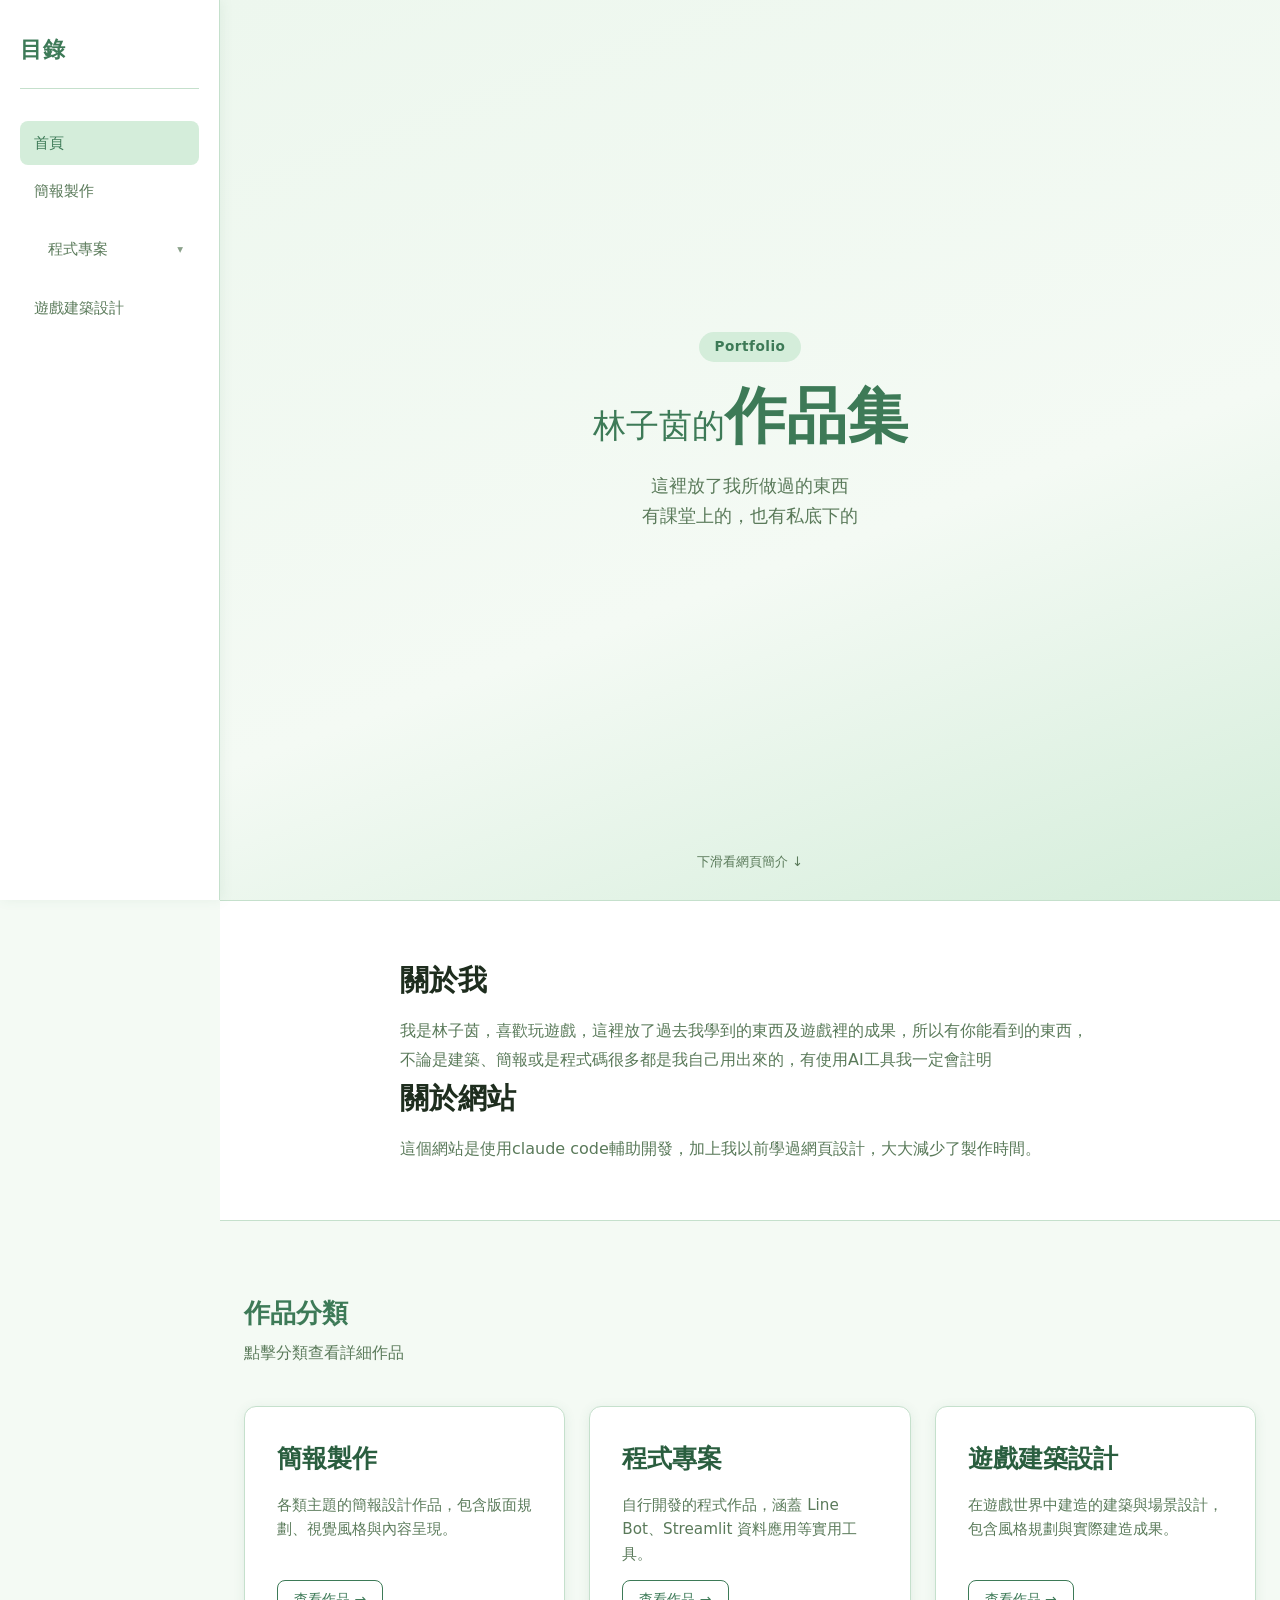
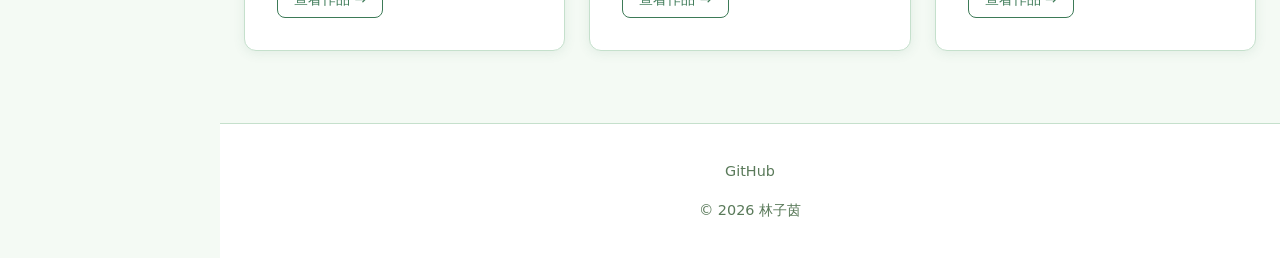
==== index.html @ b8a35fc5 "Initial commit: portfolio website" ====
<!DOCTYPE html>
<html lang="zh-TW">

<head>
  <meta charset="UTF-8" />
  <meta name="viewport" content="width=device-width, initial-scale=1.0" />
  <title>林子茵 — Portfolio</title>
  <link rel="stylesheet" href="css/style.css" />
</head>

<body>

  <!-- Nav -->
  <nav>
    <div class="nav-inner">
      <a href="index.html" class="nav-logo">目錄</a>
      <ul class="nav-links">
        <li><a href="index.html">首頁</a></li>
        <li><a href="presentation.html">簡報製作</a></li>
        <li class="nav-dropdown">
          <div class="nav-dropdown-toggle">
            <a href="bots.html">程式專案</a>
            <span class="dropdown-arrow">▾</span>
          </div>
          <ul class="nav-sub">
            <li><a href="linebot.html">linebot</a></li>
            <li><a href="streamlit-pandas.html">streamlit-pandas</a></li>
            <li><a href="streamlit-sql.html">MySQL資料分析</a></li>
          </ul>
        </li>
        <li><a href="design.html">遊戲建築設計</a></li>
      </ul>
      <div class="nav-toggle" aria-label="選單">
        <span></span><span></span><span></span>
      </div>
    </div>
  </nav>

  <!-- Hero -->
  <section class="hero">
    <div class="hero-inner">
      <span class="hero-badge">Portfolio</span>
      <h1><span style="font-size:0.55em;font-weight:500;color:#3d7a57;">林子茵的</span><strong
          style="color:#3d7a57;">作品集</strong></h1>
      <p>這裡放了我所做過的東西<br>有課堂上的，也有私底下的</p>
    </div>
    <div class="hero-scroll-hint">下滑看網頁簡介 ↓</div>
  </section>

  <!-- About -->
  <section class="about-strip">
    <div class="about-grid">
      <div class="about-text">
        <h2>關於我</h2>
        <p>
          我是林子茵，喜歡玩遊戲，這裡放了過去我學到的東西及遊戲裡的成果，所以有你能看到的東西，不論是建築、簡報或是程式碼很多都是我自己用出來的，有使用AI工具我一定會註明
        </p>
        <h2>關於網站</h2>
        <p>
          這個網站是使用claude code輔助開發，加上我以前學過網頁設計，大大減少了製作時間。
        </p>
      </div>
    </div>
  </section>

  <!-- Works Preview -->
  <section class="works-preview">
    <h2 class="section-title">作品分類</h2>
    <p class="section-sub">點擊分類查看詳細作品</p>
    <div class="works-preview-grid works-preview-grid--3">
      <a href="presentation.html" class="preview-card">
        <h3>簡報製作</h3>
        <p>各類主題的簡報設計作品，包含版面規劃、視覺風格與內容呈現。</p>
        <span class="btn btn-outline" style="align-self: flex-start;">查看作品 →</span>
      </a>
      <a href="linebot.html" class="preview-card">
        <h3>程式專案</h3>
        <p>自行開發的程式作品，涵蓋 Line Bot、Streamlit 資料應用等實用工具。</p>
        <span class="btn btn-outline" style="align-self: flex-start;">查看作品 →</span>
      </a>
      <a href="design.html" class="preview-card">
        <h3>遊戲建築設計</h3>
        <p>在遊戲世界中建造的建築與場景設計，包含風格規劃與實際建造成果。</p>
        <span class="btn btn-outline" style="align-self: flex-start;">查看作品 →</span>
      </a>
    </div>
  </section>

  <!-- Footer -->
  <footer>
    <ul class="footer-links">
      <li><a href="https://github.com/" target="_blank">GitHub</a></li>
    </ul>
    <p>© 2026 林子茵</p>
  </footer>

  <script src="js/main.js"></script>
</body>

</html>
---- css/style.css ----
/* ===== Variables ===== */
:root {
  --bg: #f4faf4;
  --surface: #ffffff;
  --primary: #3d7a57;
  --primary-light: #5a9e74;
  --primary-dim: #d4edda;
  --accent: #a8d5b5;
  --text: #1e2d1e;
  --text-muted: #5a7a5a;
  --border: #c5e0cc;
  --shadow: 0 2px 12px rgba(61, 122, 87, 0.1);
  --radius: 12px;
  --nav-height: 64px;
  --sidebar-width: 220px;
}

/* ===== Reset ===== */
*, *::before, *::after { box-sizing: border-box; margin: 0; padding: 0; }
html { scroll-behavior: smooth; }
body {
  font-family: 'Segoe UI', system-ui, sans-serif;
  font-weight: 500;
  background: var(--bg);
  color: var(--text);
  line-height: 1.6;
  padding-left: var(--sidebar-width);
}
a { color: inherit; text-decoration: none; }
img { max-width: 100%; display: block; }

/* ===== Sidebar Nav ===== */
nav {
  position: fixed;
  top: 0;
  left: 0;
  width: var(--sidebar-width);
  height: 100vh;
  background: var(--surface);
  border-right: 1px solid var(--border);
  box-shadow: 2px 0 12px rgba(61, 122, 87, 0.08);
  z-index: 100;
  display: flex;
  flex-direction: column;
}
.nav-inner {
  display: flex;
  flex-direction: column;
  padding: 32px 20px 24px;
  height: 100%;
}
.nav-logo {
  font-size: 1.4rem;
  font-weight: 800;
  color: var(--primary);
  letter-spacing: 0.5px;
  margin-bottom: 32px;
  padding-bottom: 20px;
  border-bottom: 1px solid var(--border);
}
.nav-links {
  display: flex;
  flex-direction: column;
  gap: 4px;
  list-style: none;
}
.nav-links a {
  display: block;
  padding: 10px 14px;
  border-radius: 8px;
  font-size: 0.95rem;
  font-weight: 500;
  color: var(--text-muted);
  transition: all 0.2s;
}
.nav-links a:hover,
.nav-links a.active {
  color: var(--primary);
  background: var(--primary-dim);
}

/* ===== Sidebar Dropdown ===== */
.nav-dropdown-toggle {
  display: flex;
  align-items: center;
  justify-content: space-between;
  padding: 10px 14px;
  border-radius: 8px;
  color: var(--text-muted);
  font-size: 0.95rem;
  font-weight: 500;
  transition: background 0.2s, color 0.2s;
  user-select: none;
}
.nav-dropdown-toggle a {
  color: inherit;
  flex: 1;
}
.nav-dropdown-toggle:hover,
.nav-dropdown.open .nav-dropdown-toggle {
  color: var(--primary);
  background: var(--primary-dim);
}
.nav-dropdown-toggle a.active { color: var(--primary); }

.dropdown-arrow {
  font-size: 0.72rem;
  opacity: 0.7;
  padding: 4px 2px 4px 8px;
  cursor: pointer;
  transition: transform 0.28s cubic-bezier(0.4, 0, 0.2, 1);
}
.nav-dropdown.open .dropdown-arrow {
  transform: rotate(180deg);
}

.nav-sub {
  display: flex;
  flex-direction: column;
  gap: 2px;
  list-style: none;
  overflow: hidden;
  max-height: 0;
  opacity: 0;
  padding: 0 0 0 10px;
  transition:
    max-height 0.32s cubic-bezier(0.4, 0, 0.2, 1),
    opacity 0.22s ease,
    padding 0.32s ease;
}
.nav-dropdown.open .nav-sub {
  max-height: 200px;
  opacity: 1;
  padding: 4px 0 4px 10px;
}
.nav-sub a {
  position: relative;
  display: block;
  padding: 8px 12px;
  border-radius: 0 6px 6px 0;
  font-size: 0.875rem;
  color: var(--text-muted);
  transition: all 0.2s;
}
.nav-sub a::before {
  content: '';
  position: absolute;
  left: 0;
  top: 50%;
  transform: translateY(-50%);
  width: 2px;
  height: 18px;
  background: var(--border);
  border-radius: 1px;
  transition: background 0.2s;
}
.nav-sub a:hover,
.nav-sub a.active {
  color: var(--primary);
  background: var(--primary-dim);
}
.nav-sub a:hover::before,
.nav-sub a.active::before {
  background: var(--primary);
}

/* Hamburger (hidden on desktop) */
.nav-toggle {
  display: none;
  flex-direction: column;
  gap: 5px;
  cursor: pointer;
  padding: 4px;
}
.nav-toggle span {
  width: 24px;
  height: 2px;
  background: var(--primary);
  border-radius: 2px;
  transition: all 0.3s;
}

/* ===== Page Header ===== */
.page-hero {
  background: linear-gradient(135deg, var(--primary) 0%, var(--primary-light) 100%);
  color: #fff;
  padding: 80px 24px;
  text-align: center;
}
.page-hero h1 {
  font-size: clamp(2rem, 5vw, 3rem);
  font-weight: 700;
  margin-bottom: 12px;
}
.page-hero p {
  font-size: 1.1rem;
  opacity: 0.88;
  max-width: 480px;
  margin: 0 auto;
}

/* ===== Container ===== */
.container {
  max-width: 1100px;
  margin: 0 auto;
  padding: 0 24px;
}

/* ===== Section ===== */
.section { padding: 72px 0; }
.section-title {
  font-size: 1.6rem;
  font-weight: 700;
  color: var(--primary);
  margin-bottom: 8px;
}
.section-sub {
  color: var(--text-muted);
  margin-bottom: 40px;
  font-size: 0.97rem;
}

/* ===== Cards Grid ===== */
.cards-grid {
  display: grid;
  grid-template-columns: repeat(auto-fill, minmax(220px, 1fr));
  gap: 24px;
}
.card {
  background: var(--surface);
  border: 1px solid var(--border);
  border-radius: var(--radius);
  overflow: hidden;
  box-shadow: var(--shadow);
  transition: transform 0.2s, box-shadow 0.2s;
}
.card:hover {
  transform: translateY(-4px);
  box-shadow: 0 8px 24px rgba(61, 122, 87, 0.15);
}
.card-img {
  width: 100%;
  height: 200px;
  object-fit: cover;
  background: var(--primary-dim);
  display: flex;
  align-items: center;
  justify-content: center;
  color: var(--primary);
  font-size: 2.5rem;
}
.card-body { padding: 14px 16px; }
.card-tag {
  display: inline-block;
  font-size: 0.75rem;
  font-weight: 600;
  color: var(--primary);
  background: var(--primary-dim);
  border-radius: 20px;
  padding: 2px 10px;
  margin-bottom: 10px;
  text-transform: uppercase;
  letter-spacing: 0.5px;
}
.card-title {
  font-size: 1.15rem;
  font-weight: 700;
  margin-bottom: 8px;
}
.card-desc {
  font-size: 0.9rem;
  color: var(--text-muted);
  line-height: 1.6;
}
.card-links {
  margin-top: 16px;
  display: flex;
  gap: 10px;
}
.btn {
  display: inline-flex;
  align-items: center;
  gap: 6px;
  padding: 7px 16px;
  border-radius: 8px;
  font-size: 0.875rem;
  font-weight: 500;
  transition: all 0.2s;
  cursor: pointer;
  border: none;
}
.btn-primary {
  background: var(--primary);
  color: #fff;
}
.btn-primary:hover { background: var(--primary-light); }
.btn-outline {
  background: transparent;
  color: var(--primary);
  border: 1.5px solid var(--primary);
}
.btn-outline:hover {
  background: var(--primary-dim);
}

/* ===== Footer ===== */
footer {
  background: var(--surface);
  border-top: 1px solid var(--border);
  padding: 36px 24px;
  text-align: center;
  color: var(--text-muted);
  font-size: 0.9rem;
}
.footer-links {
  display: flex;
  justify-content: center;
  gap: 24px;
  margin-bottom: 16px;
  list-style: none;
}
.footer-links a:hover { color: var(--primary); }

/* ===== Slideshow ===== */
.slideshows-grid {
  display: flex;
  flex-direction: column;
  gap: 48px;
}
.slideshow-card {
  background: transparent;
}
.slideshow-header {
  padding: 0 0 6px;
  display: flex;
  flex-direction: column;
  align-items: center;
  gap: 6px;
  text-align: center;
}
.slideshow-header h3 { font-size: 1.6rem; font-weight: 700; }
.desc-center { display: block; text-align: center; }
.ppt-divider { border: none; border-top: 1px solid #7aab8a; margin: 0; }
.slideshow-desc {
  text-align: left;
  color: var(--text-muted);
  font-size: 0.95rem;
  margin-top: 4px;
  line-height: 1.8;
}

/* Viewer */
.slideshow-viewer {
  background: var(--bg);
  padding-bottom: 20px;
  user-select: none;
}
.slideshow-loading {
  text-align: center;
  color: var(--text-muted);
  font-size: 0.9rem;
  padding: 60px;
}

/* Track — same concept as web/private-travel.html */
.carousel-track {
  position: relative;
  overflow: hidden;
  height: 380px;
}
.pdf-slide {
  position: absolute;
  left: 50%;
  top: 50%;
  border-radius: 10px;
  overflow: hidden;
  transition: transform 0.55s cubic-bezier(0.4, 0, 0.2, 1),
              opacity   0.55s cubic-bezier(0.4, 0, 0.2, 1),
              box-shadow 0.55s ease;
  cursor: pointer;
}
.pdf-slide canvas { display: block; }

/* Controls row */
.carousel-controls {
  display: flex;
  align-items: center;
  justify-content: center;
  gap: 16px;
  margin-top: 16px;
}
.slide-btn {
  background: var(--primary-dim);
  border: 1px solid var(--border);
  border-radius: 50%;
  width: 36px;
  height: 36px;
  font-size: 1rem;
  color: var(--text-muted);
  cursor: pointer;
  display: flex;
  align-items: center;
  justify-content: center;
  transition: background 0.2s, color 0.2s;
}
.slide-btn:hover { background: var(--accent); color: var(--primary); }

/* Dots */
.carousel-dots {
  display: flex;
  gap: 8px;
}
.slide-page-num {
  text-align: center;
  font-size: 0.82rem;
  color: var(--text-muted);
  margin-top: 8px;
}
.dot {
  width: 6px;
  height: 6px;
  border-radius: 50%;
  background: var(--border);
  cursor: pointer;
  transition: background 0.3s, transform 0.3s;
}
.dot.active {
  background: var(--primary);
  transform: scale(1.3);
}

/* ===== Bots overview ===== */
.bots-tech { display: flex; flex-wrap: wrap; gap: 10px; margin-bottom: 8px; }
.bots-card { text-decoration: none; display: block; }
.bots-card-img { font-size: 2.8rem; }

/* ===== Index Hero ===== */
.hero {
  position: relative;
  min-height: 100vh;
  display: flex;
  align-items: center;
  justify-content: center;
  text-align: center;
  padding: 60px 24px;
  background: linear-gradient(160deg, #edf7ee 0%, #f4faf4 60%, #d4edda 100%);
}
.hero-inner { max-width: 640px; }
.hero-badge {
  display: inline-block;
  background: var(--primary-dim);
  color: var(--primary);
  border-radius: 20px;
  padding: 4px 16px;
  font-size: 0.85rem;
  font-weight: 600;
  margin-bottom: 20px;
  letter-spacing: 0.5px;
}
.hero h1 {
  font-size: clamp(2.4rem, 6vw, 3.8rem);
  font-weight: 800;
  line-height: 1.15;
  margin-bottom: 20px;
  color: var(--text);
}
.hero h1 span { color: var(--primary); }
.hero p {
  font-size: 1.1rem;
  color: var(--text-muted);
  margin-bottom: 36px;
  line-height: 1.7;
}
.hero-btns { display: flex; gap: 14px; justify-content: center; flex-wrap: wrap; }
.btn-lg { padding: 12px 28px; font-size: 1rem; border-radius: 10px; }
.hero-scroll-hint {
  position: absolute;
  bottom: 28px;
  left: 0;
  right: 0;
  text-align: center;
  font-size: 0.82rem;
  color: var(--text-muted);
  animation: hint-fade 2.2s ease-in-out infinite;
}
@keyframes hint-fade {
  0%, 100% { opacity: 0.3; transform: translateY(0); }
  50%       { opacity: 0.75; transform: translateY(4px); }
}

/* ===== About strip (index) ===== */
.about-strip {
  background: var(--surface);
  border-top: 1px solid var(--border);
  border-bottom: 1px solid var(--border);
  padding: 56px 24px;
}
.about-grid {
  max-width: 700px;
  margin: 0 auto;
}
.about-text h2 { font-size: 1.8rem; font-weight: 700; margin-bottom: 14px; }
.about-text p { color: var(--text-muted); line-height: 1.8; }
.skills-list { list-style: none; display: flex; flex-wrap: wrap; gap: 10px; }
.skill-chip {
  background: var(--primary-dim);
  color: var(--primary);
  border-radius: 20px;
  padding: 5px 14px;
  font-size: 0.875rem;
  font-weight: 500;
}

/* ===== Works preview (index) ===== */
.works-preview { padding: 72px 24px; max-width: 1100px; margin: 0 auto; }
.works-preview-grid {
  display: grid;
  grid-template-columns: 1fr 1fr;
  gap: 24px;
  margin-top: 32px;
}
.works-preview-grid--3 {
  grid-template-columns: repeat(3, 1fr);
}
.preview-card {
  background: var(--surface);
  border: 1px solid var(--border);
  border-radius: var(--radius);
  padding: 32px;
  display: flex;
  flex-direction: column;
  gap: 14px;
  box-shadow: var(--shadow);
  transition: transform 0.2s, box-shadow 0.2s;
}
.preview-card:hover { transform: translateY(-4px); box-shadow: 0 8px 24px rgba(61,122,87,0.15); }
.preview-icon { font-size: 2.4rem; }
.preview-card h3 { font-size: 1.55rem; font-weight: 800; color: #2a5e3f; }
.preview-card p { color: var(--text-muted); font-size: 0.95rem; flex: 1; }

/* ===== Responsive ===== */
@media (max-width: 768px) {
  body { padding-left: 0; padding-top: var(--nav-height); }

  nav {
    width: 100%;
    height: var(--nav-height);
    flex-direction: row;
    border-right: none;
    border-bottom: 1px solid var(--border);
    box-shadow: var(--shadow);
  }
  .nav-inner {
    flex-direction: row;
    align-items: center;
    justify-content: space-between;
    padding: 0 24px;
    height: var(--nav-height);
  }
  .nav-logo {
    margin-bottom: 0;
    padding-bottom: 0;
    border-bottom: none;
  }
  .nav-links {
    display: none;
    position: absolute;
    top: var(--nav-height);
    left: 0;
    right: 0;
    background: var(--surface);
    flex-direction: column;
    gap: 0;
    padding: 8px 16px 16px;
    border-bottom: 1px solid var(--border);
    box-shadow: var(--shadow);
  }
  .nav-links.open { display: flex; }
  .nav-links li { border-bottom: 1px solid var(--border); }
  .nav-links a { padding: 12px 4px; border-radius: 0; background: none !important; }
  .nav-toggle { display: flex; }

  .hero { min-height: calc(100vh - var(--nav-height)); }
  .about-grid { grid-template-columns: 1fr; gap: 28px; }
  .works-preview-grid,
  .works-preview-grid--3 { grid-template-columns: 1fr; }
}
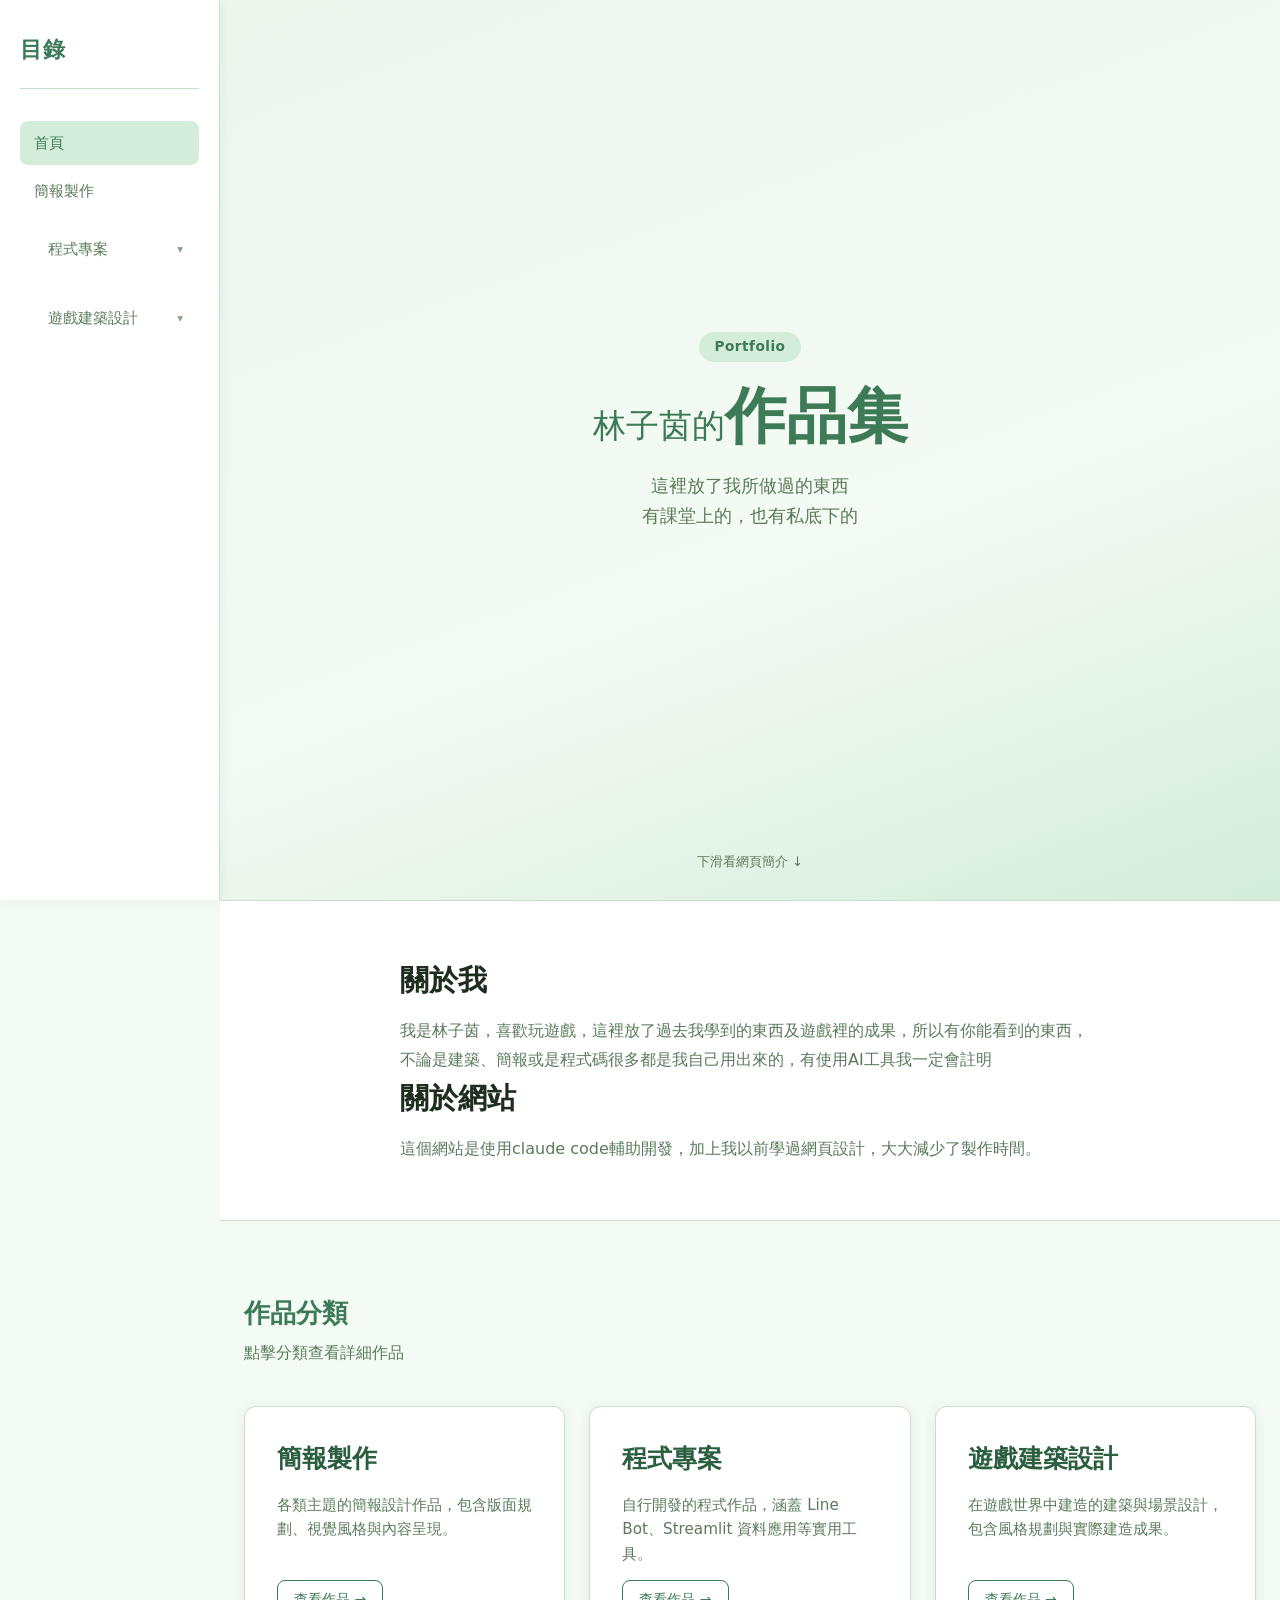
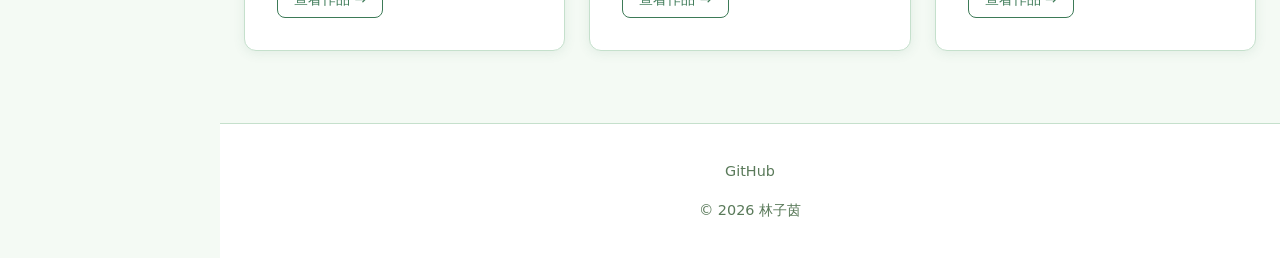
==== commit 070a5ca3: "update" ====
--- a/index.html
+++ b/index.html
@@ -28,7 +28,17 @@
             <li><a href="streamlit-sql.html">MySQL資料分析</a></li>
           </ul>
         </li>
-        <li><a href="design.html">遊戲建築設計</a></li>
+        <li class="nav-dropdown">
+          <div class="nav-dropdown-toggle">
+            <a href="design.html">遊戲建築設計</a>
+            <span class="dropdown-arrow">▾</span>
+          </div>
+          <ul class="nav-sub">
+            <li><a href="design-early.html">早期作品</a></li>
+            <li><a href="design-maple.html">楓葉主題</a></li>
+            <li><a href="design-large.html">大型建築</a></li>
+          </ul>
+        </li>
       </ul>
       <div class="nav-toggle" aria-label="選單">
         <span></span><span></span><span></span>
